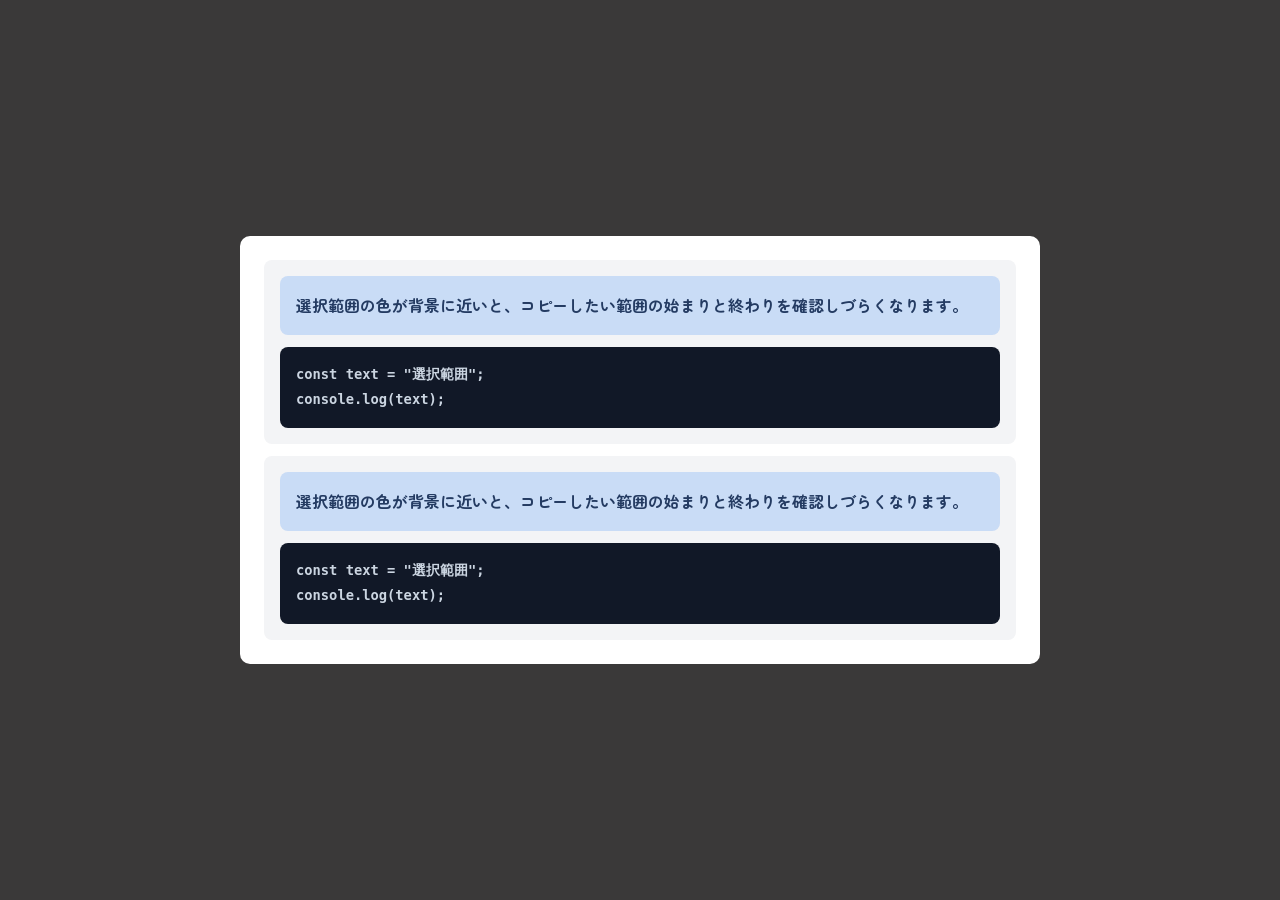
==== demo/01/index.html @ 12bb69dc "デモの修正" ====
<!DOCTYPE html>
<html lang="ja">
<head>
  <meta charset="UTF-8" />
  <meta content="width=device-width, initial-scale=1" name="viewport" />
  <title>1. ::selection疑似要素のデモ</title>
  <link href="../base.css" rel="stylesheet" />
  <style>
    .wrapper {
      width: min(800px, calc(100% - 32px));
    }

    .compare {
      /* 上は背景に近い選択色、下は背景ごとに調整した選択色にする */
      display: grid;
      gap: 12px;
    }

    .demo {
      display: grid;
      gap: 12px;
      padding: 16px;
      border-radius: 8px;
      background: #f3f4f6;
    }

    .article {
      /* 選択色とのコントラストを比べるため、青みのある背景にする */
      padding: 16px;
      border-radius: 8px;
      background: #c9dcf6;
      color: #243b62;
    }

    .code-block {
      /* コードブロック内の選択範囲も確認できるようにする */
      overflow: auto;
      margin: 0;
      padding: 16px;
      border-radius: 8px;
      font-family:
        ui-monospace,
        SFMono-Regular,
        Menlo,
        Monaco,
        Consolas,
        "Liberation Mono",
        monospace;
      font-size: 0.86rem;
      line-height: 1.7;
      white-space: pre;
      background: #111827;
      color: #cbd5e1;
    }

    .bad .article::selection,
    .bad .code-block::selection {
      /* 背景に近い色だと、どこまで選べたかを確認しづらい */
      background-color: #bfd7ff;
      color: #2d4264;
    }

    .good .article::selection {
      /* 通常の本文では淡い青にする */
      background-color: #b3d4ff;
      color: #1a1a1a;
    }

    .good .code-block::selection {
      /* コードブロックでは暗い文字色と相性のよい黄色にする */
      background-color: #fde68a;
      color: #111827;
    }
  </style>
</head>

<body>
<div class="wrapper">
  <div class="compare">
    <div class="demo bad">
      <p class="article">選択範囲の色が背景に近いと、コピーしたい範囲の始まりと終わりを確認しづらくなります。</p>
      <pre class="code-block"><code>const text = "選択範囲";
console.log(text);</code></pre>
    </div>

    <div class="demo good">
      <p class="article">選択範囲の色が背景に近いと、コピーしたい範囲の始まりと終わりを確認しづらくなります。</p>
      <pre class="code-block"><code>const text = "選択範囲";
console.log(text);</code></pre>
    </div>
  </div>
</div>
</body>
</html>
---- demo/base.css ----
@import url("https://fonts.googleapis.com/css2?family=Zen+Maru+Gothic:wght@400;700&display=swap");

* {
  margin: 0;
  padding: 0;
  box-sizing: border-box;
}

html {
  height: 100%;

  body {
    display: grid;
    place-items: center;
    width: 100%;
    min-height: 100%;
    margin: 0;
    font-family: "Zen Maru Gothic", sans-serif;
    font-size: 16px;
    font-weight: bold;
    line-height: 1.7;
    color: #1f2937;
    background-color: #3a3939;
  }
}

a {
  font-weight: bold;
  color: inherit;
  text-decoration: none;
  letter-spacing: 1px;
  cursor: pointer;
}

button {
  font-family: inherit;
  font-weight: bold;
  border: none;
  cursor: pointer;
}

.wrapper {
  display: grid;
  gap: 16px;
  width: min(560px, calc(100% - 32px));
  padding: 24px;
  border-radius: 10px;
  background: #ffffff;
}
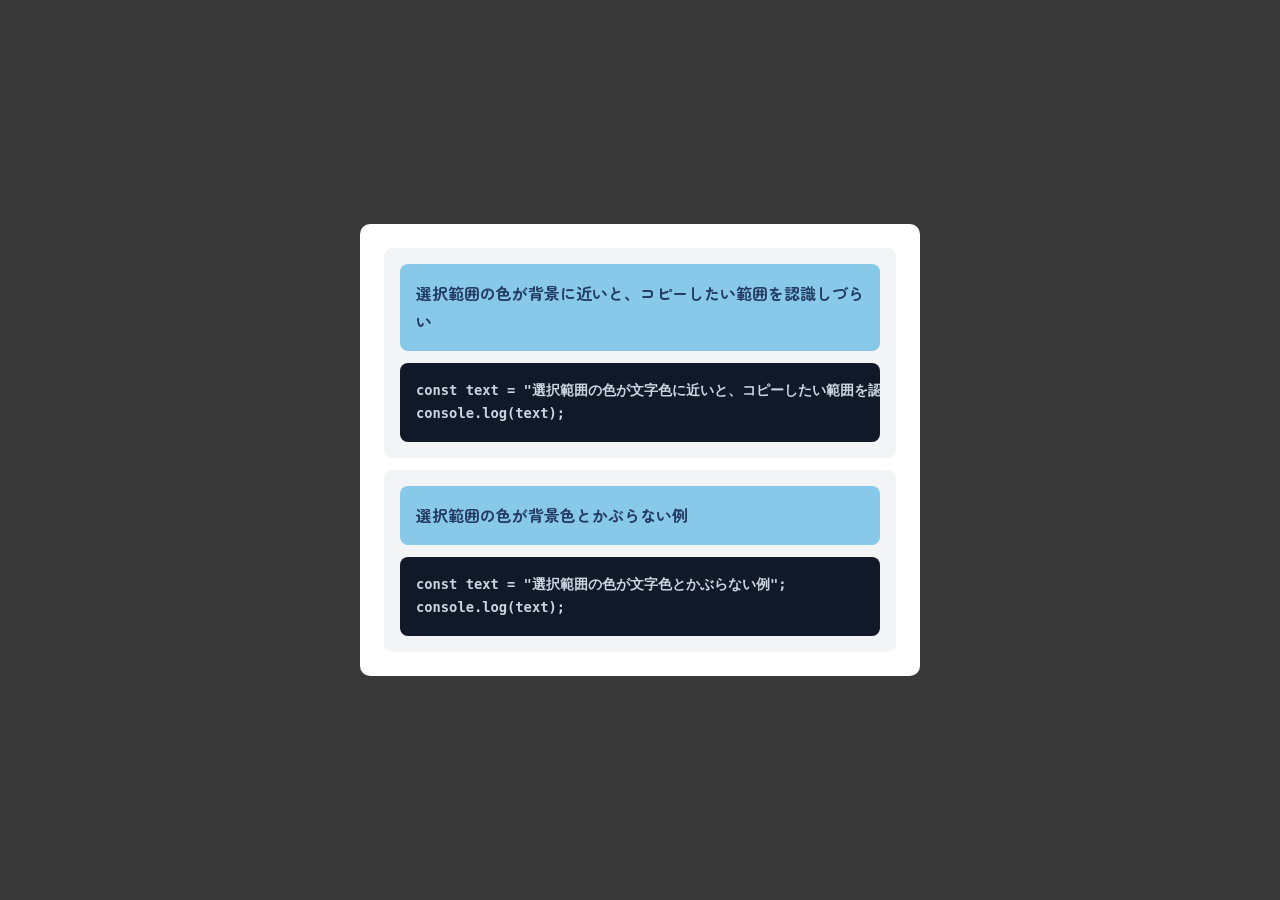
==== commit df2a2863: "デモの更新" ====
--- a/demo/01/index.html
+++ b/demo/01/index.html
@@ -6,12 +6,7 @@
   <title>1. ::selection疑似要素のデモ</title>
   <link href="../base.css" rel="stylesheet" />
   <style>
-    .wrapper {
-      width: min(800px, calc(100% - 32px));
-    }
-
     .compare {
-      /* 上は背景に近い選択色、下は背景ごとに調整した選択色にする */
       display: grid;
       gap: 12px;
     }
@@ -25,27 +20,16 @@
     }
 
     .article {
-      /* 選択色とのコントラストを比べるため、青みのある背景にする */
       padding: 16px;
       border-radius: 8px;
-      background: #c9dcf6;
+      background: #88c9ea;
       color: #243b62;
     }
 
     .code-block {
-      /* コードブロック内の選択範囲も確認できるようにする */
       overflow: auto;
-      margin: 0;
       padding: 16px;
       border-radius: 8px;
-      font-family:
-        ui-monospace,
-        SFMono-Regular,
-        Menlo,
-        Monaco,
-        Consolas,
-        "Liberation Mono",
-        monospace;
       font-size: 0.86rem;
       line-height: 1.7;
       white-space: pre;
@@ -53,16 +37,8 @@
       color: #cbd5e1;
     }
 
-    .bad .article::selection,
-    .bad .code-block::selection {
-      /* 背景に近い色だと、どこまで選べたかを確認しづらい */
-      background-color: #bfd7ff;
-      color: #2d4264;
-    }
-
     .good .article::selection {
-      /* 通常の本文では淡い青にする */
-      background-color: #b3d4ff;
+      background-color: #ffd5b3;
       color: #1a1a1a;
     }
 
@@ -78,14 +54,14 @@
 <div class="wrapper">
   <div class="compare">
     <div class="demo bad">
-      <p class="article">選択範囲の色が背景に近いと、コピーしたい範囲の始まりと終わりを確認しづらくなります。</p>
-      <pre class="code-block"><code>const text = "選択範囲";
+      <p class="article">選択範囲の色が背景に近いと、コピーしたい範囲を認識しづらい</p>
+      <pre class="code-block"><code>const text = "選択範囲の色が文字色に近いと、コピーしたい範囲を認識しづらい";
 console.log(text);</code></pre>
     </div>
 
     <div class="demo good">
-      <p class="article">選択範囲の色が背景に近いと、コピーしたい範囲の始まりと終わりを確認しづらくなります。</p>
-      <pre class="code-block"><code>const text = "選択範囲";
+      <p class="article">選択範囲の色が背景色とかぶらない例</p>
+      <pre class="code-block"><code>const text = "選択範囲の色が文字色とかぶらない例";
 console.log(text);</code></pre>
     </div>
   </div>
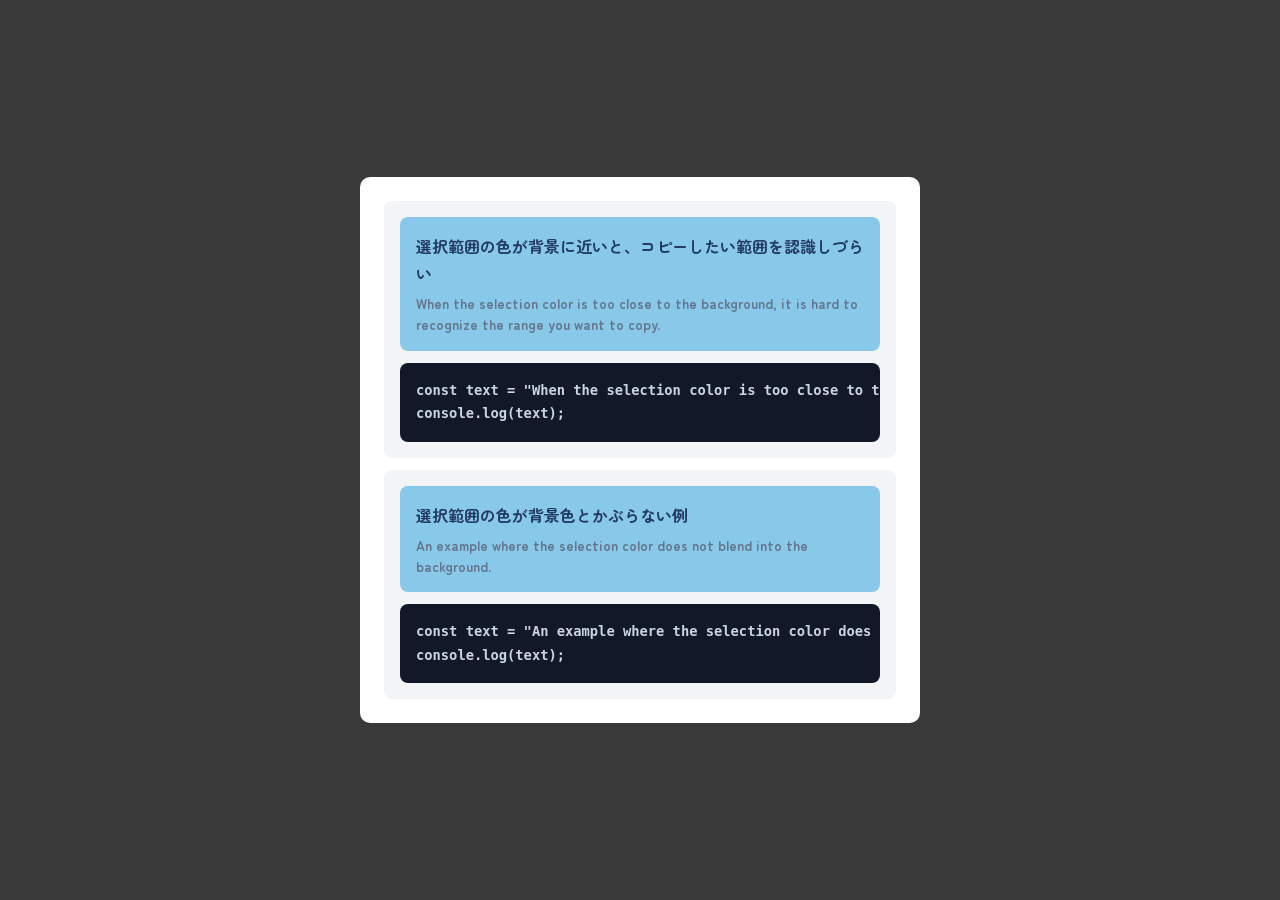
==== commit 6656a043: "各デモに英訳テキストを追加 各デモの日本語本文や操作ラベルの下に、小さめの英訳テキストを追加。  demo/01のコードブロック内の文章を英語化し、不要な補足文を削除。  demo/02では見出しラベ" ====
--- a/demo/01/index.html
+++ b/demo/01/index.html
@@ -54,14 +54,20 @@
 <div class="wrapper">
   <div class="compare">
     <div class="demo bad">
-      <p class="article">選択範囲の色が背景に近いと、コピーしたい範囲を認識しづらい</p>
-      <pre class="code-block"><code>const text = "選択範囲の色が文字色に近いと、コピーしたい範囲を認識しづらい";
+      <p class="article">
+        選択範囲の色が背景に近いと、コピーしたい範囲を認識しづらい
+        <span class="translation" lang="en">When the selection color is too close to the background, it is hard to recognize the range you want to copy.</span>
+      </p>
+      <pre class="code-block"><code>const text = "When the selection color is too close to the text color, it is hard to recognize the range you want to copy.";
 console.log(text);</code></pre>
     </div>
 
     <div class="demo good">
-      <p class="article">選択範囲の色が背景色とかぶらない例</p>
-      <pre class="code-block"><code>const text = "選択範囲の色が文字色とかぶらない例";
+      <p class="article">
+        選択範囲の色が背景色とかぶらない例
+        <span class="translation" lang="en">An example where the selection color does not blend into the background.</span>
+      </p>
+      <pre class="code-block"><code>const text = "An example where the selection color does not blend into the text color.";
 console.log(text);</code></pre>
     </div>
   </div>
--- a/demo/base.css
+++ b/demo/base.css
@@ -47,3 +47,12 @@
   border-radius: 10px;
   background: #ffffff;
 }
+
+.translation {
+  /* 日本語本文の直下に、英訳を少し控えめなサイズで添える */
+  display: block;
+  margin-top: 6px;
+  font-size: 0.84rem;
+  line-height: 1.55;
+  color: #64748b;
+}
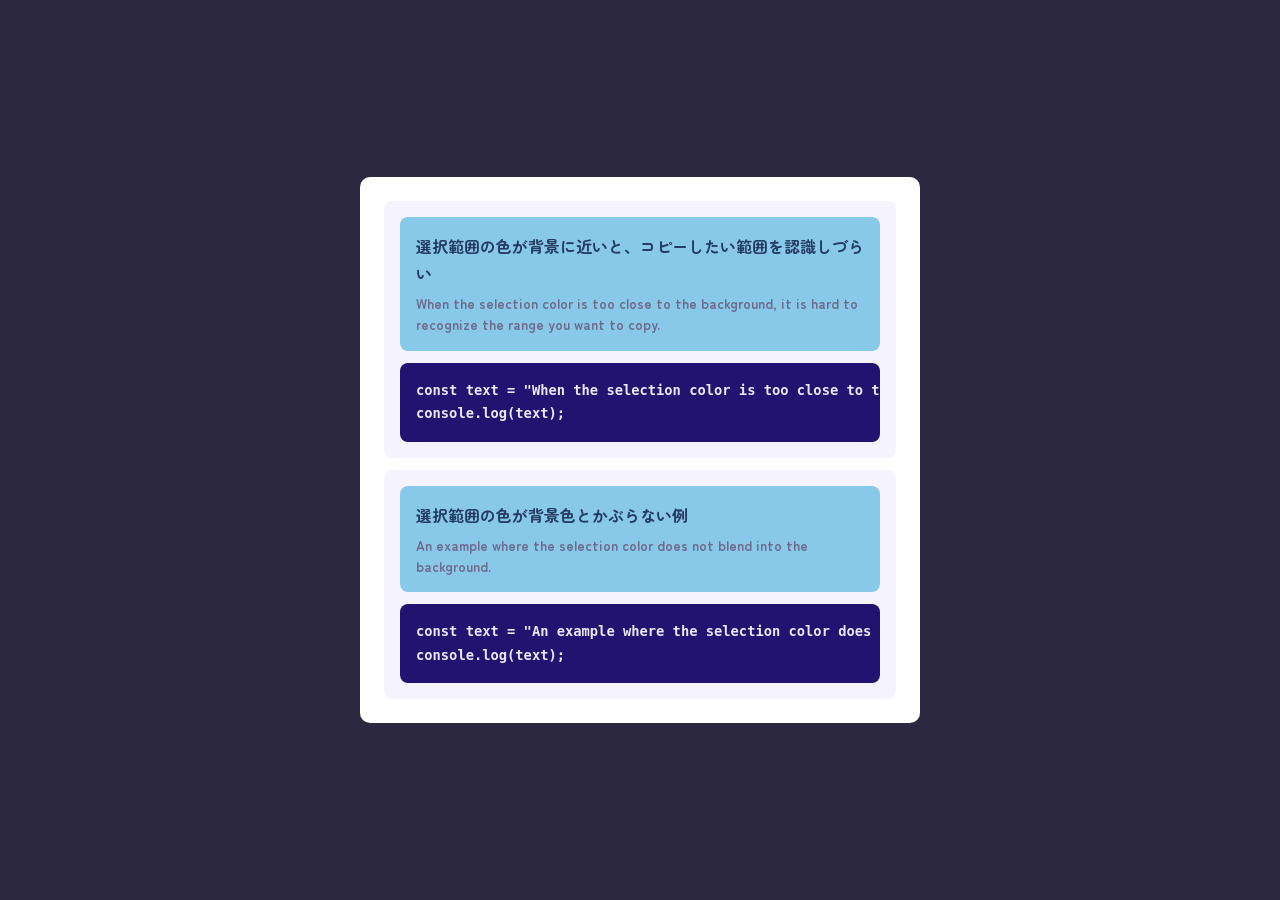
==== commit b7fdee2e: "デモの配色をICSテーマカラーに寄せる base.cssにICSテーマカラー用のCSSカスタムプロパティを追加し、theme-primaryを各デモで使えるようにした。  demo/03は青系のリンク" ====
--- a/demo/01/index.html
+++ b/demo/01/index.html
@@ -16,7 +16,7 @@
       gap: 12px;
       padding: 16px;
       border-radius: 8px;
-      background: #f3f4f6;
+      background: var(--theme-primary-soft);
     }
 
     .article {
@@ -33,19 +33,18 @@
       font-size: 0.86rem;
       line-height: 1.7;
       white-space: pre;
-      background: #111827;
-      color: #cbd5e1;
+      background: var(--theme-primary-dark);
+      color: var(--theme-tooltip-bg);
     }
 
     .good .article::selection {
-      background-color: #ffd5b3;
-      color: #1a1a1a;
+      background-color: var(--theme-tooltip-bg);
+      color: var(--theme-primary);
     }
 
     .good .code-block::selection {
-      /* コードブロックでは暗い文字色と相性のよい黄色にする */
-      background-color: #fde68a;
-      color: #111827;
+      background-color: var(--theme-secondary);
+      color: var(--theme-primary-dark);
     }
   </style>
 </head>
--- a/demo/base.css
+++ b/demo/base.css
@@ -4,6 +4,19 @@
   margin: 0;
   padding: 0;
   box-sizing: border-box;
+}
+
+:root {
+  --theme-primary: #3223b3;
+  --theme-primary-rgb: 50 35 179;
+  --theme-secondary: #bab4ff;
+  --theme-secondary-rgb: 124 113 246;
+  --theme-tooltip-bg: #ebe9fc;
+  --theme-primary-dark: #21136f;
+  --theme-primary-soft: #f5f3ff;
+  --theme-primary-border: #c8c1fb;
+  --theme-text: #1f1b3f;
+  --theme-text-muted: #6f6a8c;
 }
 
 html {
@@ -19,8 +32,8 @@
     font-size: 16px;
     font-weight: bold;
     line-height: 1.7;
-    color: #1f2937;
-    background-color: #3a3939;
+    color: var(--theme-text);
+    background-color: #2b2840;
   }
 }
 
@@ -54,5 +67,5 @@
   margin-top: 6px;
   font-size: 0.84rem;
   line-height: 1.55;
-  color: #64748b;
+  color: var(--theme-text-muted);
 }
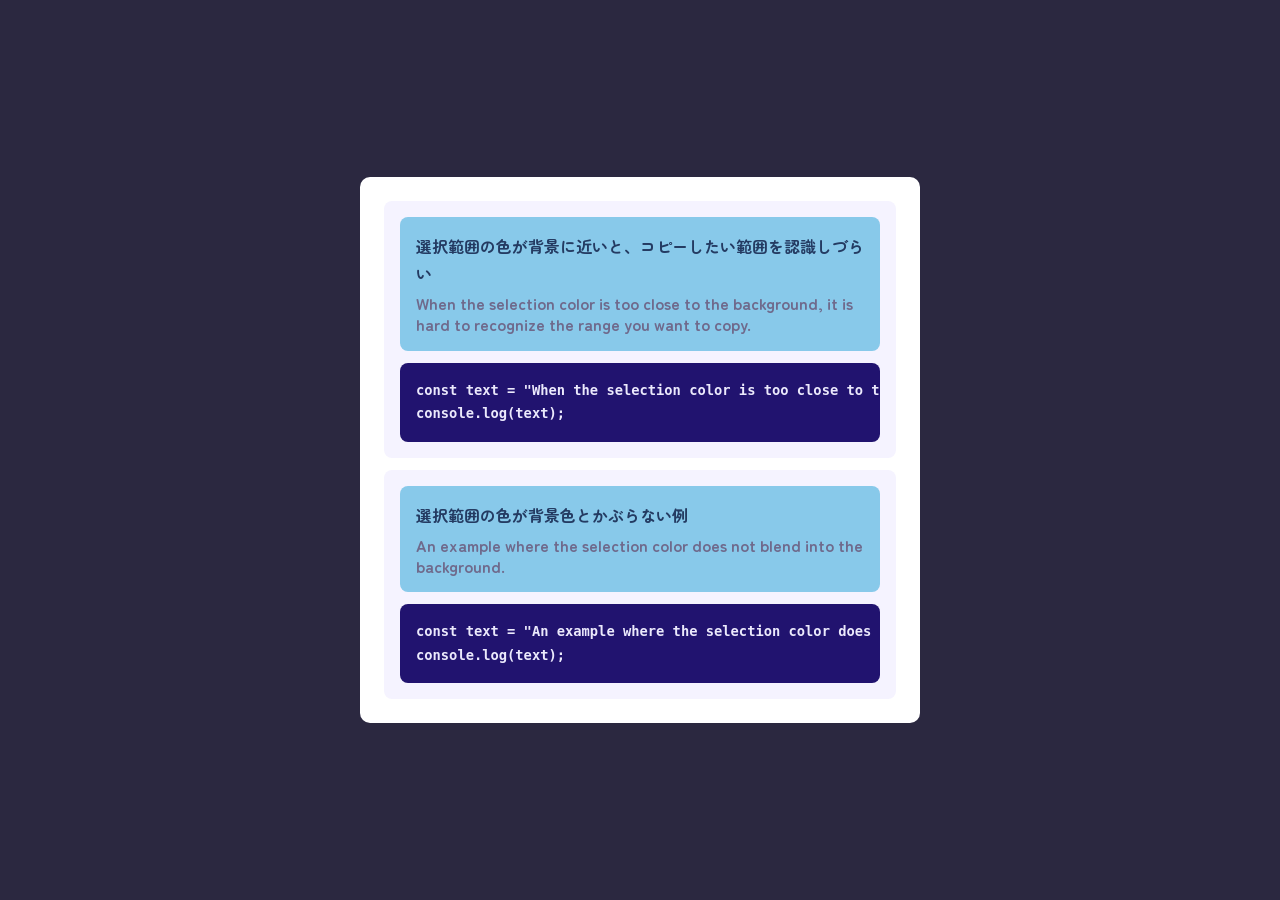
==== commit 7f8bba0e: "デモコメントに良い例と悪い例を明記 記事本文の説明に合わせて、各デモのCSSコメントへ良い例・悪い例の表記を追加。  demo/01とdemo/05では、CSSだけでは比較意図が伝わりにくい箇所にHT" ====
--- a/demo/01/index.html
+++ b/demo/01/index.html
@@ -16,7 +16,7 @@
       gap: 12px;
       padding: 16px;
       border-radius: 8px;
-      background: var(--theme-primary-soft);
+      background: #f5f3ff;
     }
 
     .article {
@@ -33,18 +33,20 @@
       font-size: 0.86rem;
       line-height: 1.7;
       white-space: pre;
-      background: var(--theme-primary-dark);
-      color: var(--theme-tooltip-bg);
+      background: #21136f;
+      color: #ebe9fc;
     }
 
     .good .article::selection {
-      background-color: var(--theme-tooltip-bg);
-      color: var(--theme-primary);
+      /* 良い例：本文では、選択範囲が背景に埋もれない色にする */
+      background-color: #ebe9fc;
+      color: #3223b3;
     }
 
     .good .code-block::selection {
-      background-color: var(--theme-secondary);
-      color: var(--theme-primary-dark);
+      /* 良い例：コードブロックでは、暗い背景でも読める色にする */
+      background-color: #bab4ff;
+      color: #21136f;
     }
   </style>
 </head>
@@ -52,6 +54,7 @@
 <body>
 <div class="wrapper">
   <div class="compare">
+    <!-- 悪い例：選択範囲の色を調整せず、背景や文字色に埋もれやすい状態 -->
     <div class="demo bad">
       <p class="article">
         選択範囲の色が背景に近いと、コピーしたい範囲を認識しづらい
@@ -61,6 +64,7 @@
 console.log(text);</code></pre>
     </div>
 
+    <!-- 良い例：本文とコードブロックで、読みやすい選択色を指定する -->
     <div class="demo good">
       <p class="article">
         選択範囲の色が背景色とかぶらない例
--- a/demo/base.css
+++ b/demo/base.css
@@ -4,19 +4,6 @@
   margin: 0;
   padding: 0;
   box-sizing: border-box;
-}
-
-:root {
-  --theme-primary: #3223b3;
-  --theme-primary-rgb: 50 35 179;
-  --theme-secondary: #bab4ff;
-  --theme-secondary-rgb: 124 113 246;
-  --theme-tooltip-bg: #ebe9fc;
-  --theme-primary-dark: #21136f;
-  --theme-primary-soft: #f5f3ff;
-  --theme-primary-border: #c8c1fb;
-  --theme-text: #1f1b3f;
-  --theme-text-muted: #6f6a8c;
 }
 
 html {
@@ -32,7 +19,7 @@
     font-size: 16px;
     font-weight: bold;
     line-height: 1.7;
-    color: var(--theme-text);
+    color: #1f1b3f;
     background-color: #2b2840;
   }
 }
@@ -62,10 +49,9 @@
 }
 
 .translation {
-  /* 日本語本文の直下に、英訳を少し控えめなサイズで添える */
   display: block;
   margin-top: 6px;
-  font-size: 0.84rem;
-  line-height: 1.55;
-  color: var(--theme-text-muted);
+  font-size: 1rem;
+  line-height: 1.3;
+  color: #6f6a8c;
 }
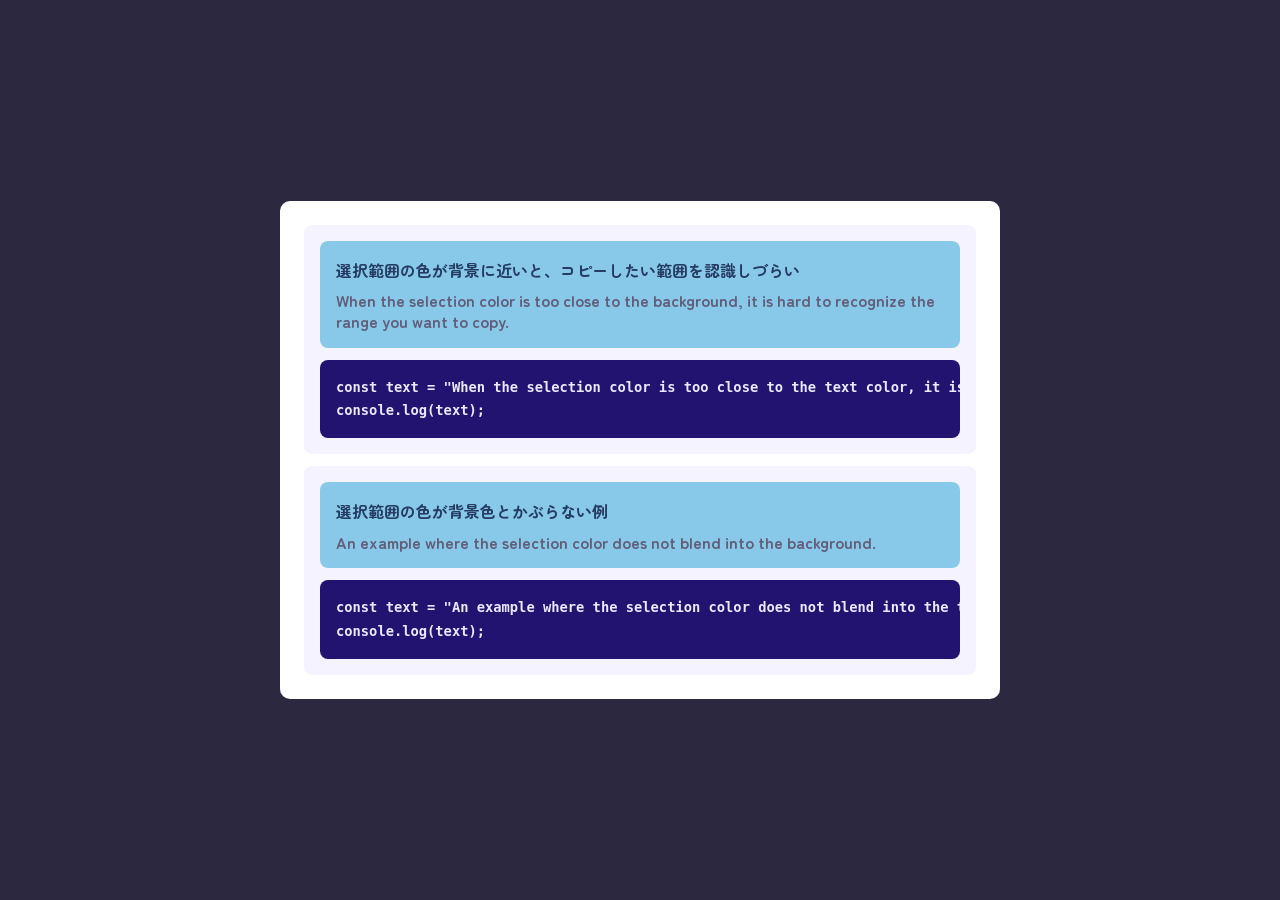
==== commit a1589bed: "デモのCSSネストとコントラストを調整 各デモのCSSをネスト記法で整理。  デモ02の文言とtextarea周辺のスタイルを調整。  デモ03の長押し時の選択ハイライト対策を追加。  デモ04の不要" ====
--- a/demo/01/index.html
+++ b/demo/01/index.html
@@ -37,16 +37,18 @@
       color: #ebe9fc;
     }
 
-    .good .article::selection {
-      /* 良い例：本文では、選択範囲が背景に埋もれない色にする */
-      background-color: #ebe9fc;
-      color: #3223b3;
-    }
+    .good {
+      .article::selection {
+        /* 良い例：本文では、選択範囲が背景に埋もれない色にする */
+        background-color: #ebe9fc;
+        color: #3223b3;
+      }
 
-    .good .code-block::selection {
-      /* 良い例：コードブロックでは、暗い背景でも読める色にする */
-      background-color: #bab4ff;
-      color: #21136f;
+      .code-block::selection {
+        /* 良い例：コードブロックでは、暗い背景でも読める色にする */
+        background-color: #bab4ff;
+        color: #21136f;
+      }
     }
   </style>
 </head>
--- a/demo/base.css
+++ b/demo/base.css
@@ -42,7 +42,7 @@
 .wrapper {
   display: grid;
   gap: 16px;
-  width: min(560px, calc(100% - 32px));
+  width: min(720px, calc(100% - 32px));
   padding: 24px;
   border-radius: 10px;
   background: #ffffff;
@@ -53,5 +53,5 @@
   margin-top: 6px;
   font-size: 1rem;
   line-height: 1.3;
-  color: #6f6a8c;
+  color: #625d7a;
 }
